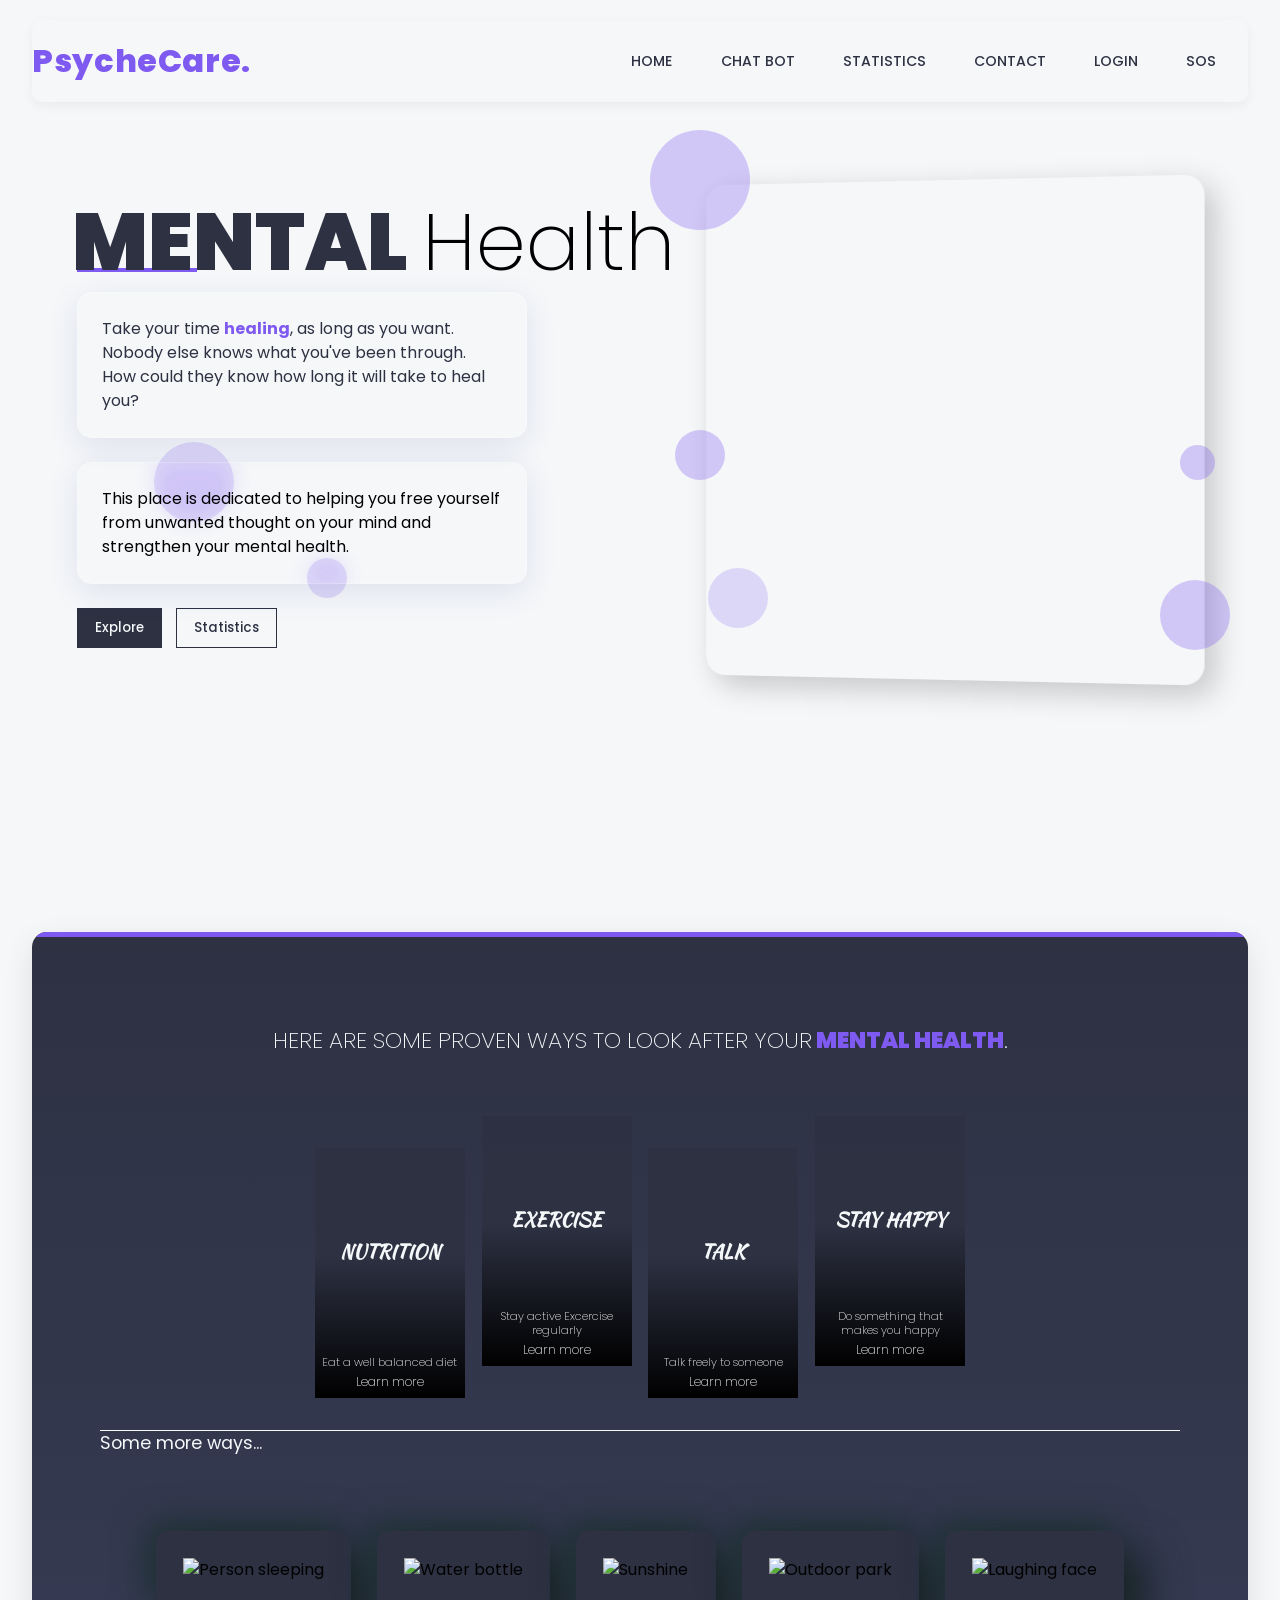
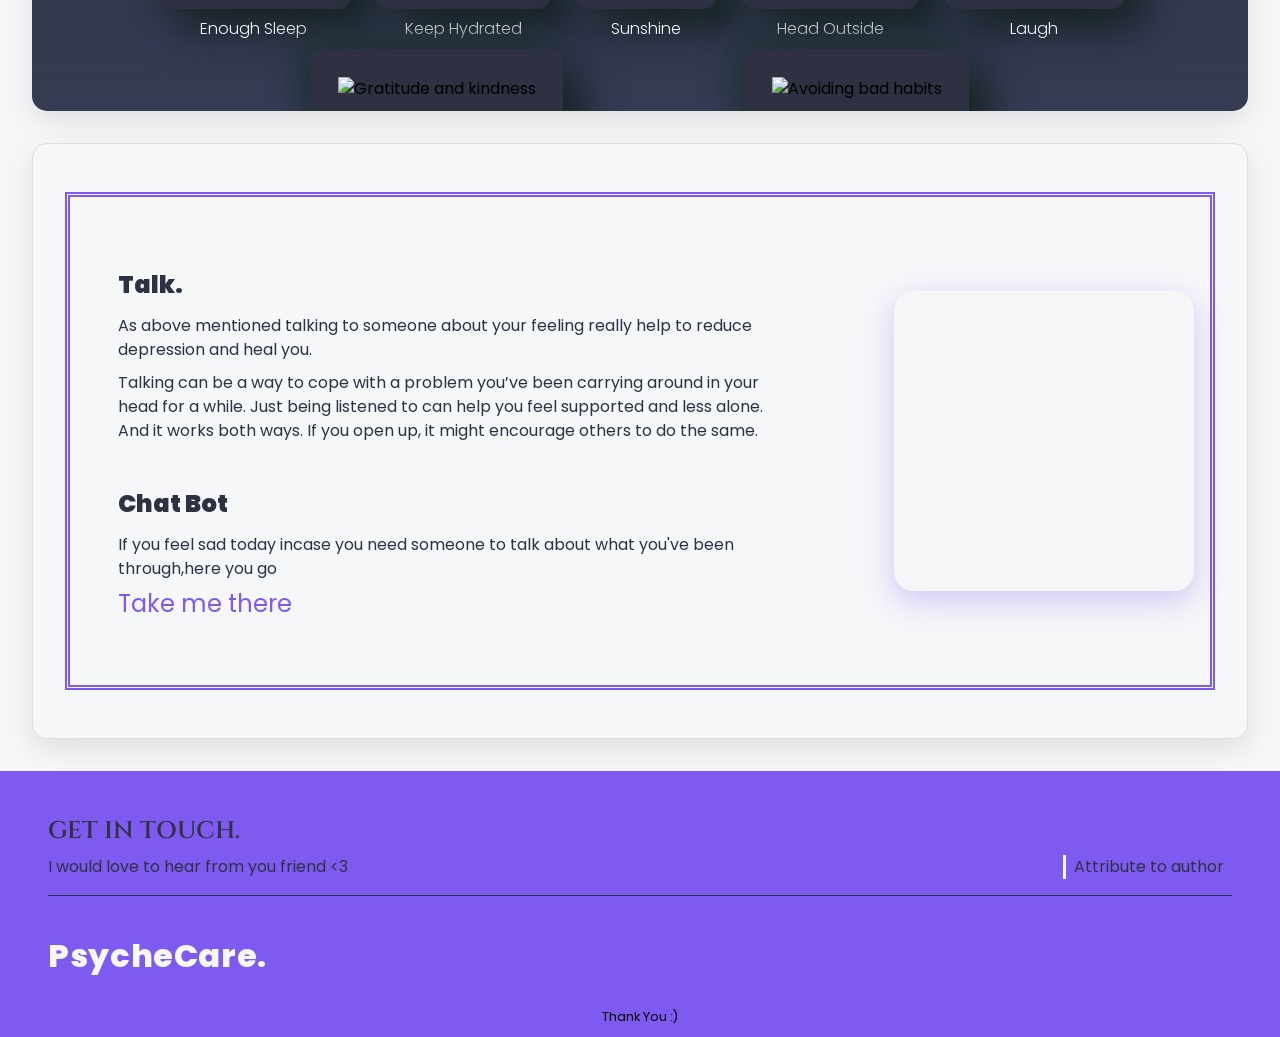
==== index.html @ 4d2aa4e3 "Merge branch 'main' into fix/context-leakage" ====
<!DOCTYPE html>
<html lang="en">
<head>
    <meta charset="UTF-8">
    <meta http-equiv="X-UA-Compatible" content="IE=edge">
    <meta name="viewport" content="width=device-width, initial-scale=1.0">
    <title>PsycheCare - Mental Health Support</title>



    <link rel="stylesheet" href="style.css">
    
    <link rel="icon" href="Images/B_icon01.png">
    <!-- FontAwesome for icons -->
    <script src="https://kit.fontawesome.com/1b2b6a64da.js" crossorigin="anonymous"></script>

</head>
<body>
    <!-- Page Loader Animation -->
    <div class="page-loader">
        <div class="loader-circle"></div>
    </div>

    <!-- +++++++++++++++++++++++++++++++++++++++++++++++++++++++++++++++++++ 
    +++++++++++                   LANDING-PAGE                    ++++++++++
    ++++++++++++++++++++++++++++++++++++++++++++++++++++++++++++++++++++++-->

    <div class="main" id="HOME">

    <!-- +++ HEADER +++ -->

        <div class="header">
            <div class="logo-cantainer">
                <h2 class="logo">PsycheCare.</h2>
            </div>

            <div class="nav-and-btn-cont">
                <div class="nav-list-cont">
                    <ul class="nav-ul">
                        <li><a href="#HOME" >HOME</a></li>
                        <li><a href="#section-3">CHAT BOT</a></li>
                        <li><a href="otherHTML/statistics.html">STATISTICS</a></li>
                        <li><a href="contact.html">CONTACT</a></li>
                        <li><a href="login.html">LOGIN</a></li>
                        <li><a href="otherHTML/sos.html" class="sos-link"><i class="fas fa-exclamation-circle"></i> SOS</a></li>
                    </ul>
                </div>



                

                <div class="hamburger">
                    <div class="line line1"></div>
                    <div class="mid-line-cont">
                        <div class="line mid-line1"></div>
                        <div class="line mid-line2"></div>
                    </div>
                    <div class="line line3"></div>
                </div>
            </div>

        </div>

        <div class="mobile-view-nav-cont" id="mobile-nav">

            <div class="mobile-view-nav-head">
                <p>Menu</p>
            </div>

            <div class="mobile-view-nav-list">

                <ul>
                    <li ><a href="#HOME" class="mobile-view-list">HOME</a></li>
                    <li ><a href="#section-3" class="mobile-view-list">CHAT BOT</a></li>
                    <li ><a href="otherHTML/statistics.html" class="mobile-view-list">STATISTICS</a></li>
                    <li ><a href="#footer" class="mobile-view-list">CONTACT</a></li>
                    <li ><a href="login.html" class="mobile-view-list">LOGIN</a></li>
                </ul>

            </div>

        </div>


    <!-- ++ CONTENT-ON-LANDING-PAGE +++  -->
    
        <div class="content-container">
            <div class="fade-in-section">
                <div class="content-head-cont">
                    <h2 class="content-head">MENTAL <span>Health</span></h2>
                    <div class="animated-underline"></div>
                </div>
    
                <div class="content-quote-cont">
                    <p class="quote">Take your time <span>healing</span>, as long as you want.
                                       Nobody else knows what you've been through. 
                                       How could they know how long it will take to heal you?</p>
                </div>
            </div>


            <div class="content-2-cont fade-in-section delay-300">
                <div class="content-2">
                    <p>This place is dedicated to helping you free yourself from unwanted thought on your mind and 
                        strengthen your mental health.</p>
                </div>

                <div class="explore-btn-cont">
                    <a href="#section-2"><button class="explore-btn">Explore <i class="fas fa-chevron-down"></i></button></a>
                    <a href="otherHTML/statistics.html"><button class="blog-btn">Statistics <i class="fas fa-chart-bar"></i></button></a>
                </div>
                <div class="floating-shapes">
                    <div class="shape shape-1"></div>
                    <div class="shape shape-2"></div>
                    <div class="shape shape-3"></div>
                </div>
            </div>
        </div>

        <div class="illustration-cont">
            <!-- Removed pot illustrations as requested -->
            <div class="landing-img-container" id="land-img"></div>
            
            <!-- Added floating circles for more visual appeal -->
            <div class="floating-circle circle-1"></div>
            <div class="floating-circle circle-2"></div>
            <div class="floating-circle circle-3"></div>
            <div class="floating-circle circle-4"></div>
            <div class="shadow"></div>
        </div>

    </div>


    <!-- +++++++++++++++++++++++++++++++++++++++++++++++++++++++++++++++++++ 
    +++++++++++                   SECTION-2                         ++++++++
    ++++++++++++++++++++++++++++++++++++++++++++++++++++++++++++++++++++++-->


    <a id="section-2"></a>

    <div class="section-2">

        <div class="section-2-head-cont">
            <h2 class="section-2-head">Here are some proven ways to look after your<span> mental health</span>.</h2>
        </div>


        <div class="card-container">
            
            
            <div class="card card-1">
                <div class="card-content-cont">
                    <h3 class="card-head">Nutrition</h3>
                    <p class="card-text">
                        Eat a well balanced diet <br>
                        <span class="link-cont">
                            <a href="otherHTML/food.html">Learn more</a>
                            <i class="fas fa-long-arrow-alt-right arrow"></i>
                        </span>
                    </p>
                </div>

            </div>

            <div class="card card-2">
                <div class="card-content-cont">
                    <h3 class="card-head">Exercise </h3>
                    <p class="card-text">
                        Stay active Excercise regularly  <br>
                        <span class="link-cont">
                            <a href="otherHTML/exercise.html">Learn more</a>
                            <i class="fas fa-long-arrow-alt-right arrow"></i>
                        </span>
                    </p>
                </div>
            </div>

            <div class="card card-3">
                <div class="card-content-cont">
                    <h3 class="card-head">Talk</h3>
                    <p class="card-text">Talk freely to someone  <br>
                        <span class="link-cont">
                            <a href="#section-3">Learn more</a>
                            <i class="fas fa-long-arrow-alt-right arrow"></i>
                        </span>
                    </p>
                </div>
            </div>

            <div class="card card-4">
                <div class="card-content-cont">
                    <h3 class="card-head">Stay Happy</h3>
                    <p class="card-text">Do something that makes you happy  <br>
                        <span class="link-cont">
                            <a href="#">Learn more</a>
                            <i class="fas fa-long-arrow-alt-right arrow"></i>
                        </span>
                        
                    </p>
                </div>
            </div>

        </div>


        <div class="more-activities-cont">
            <div class="more-content-head">
                <p>Some more ways...</p>
            </div>

            <div class="more-content-card-cont">
                
                <div class="more-card">

                    <div class="actual-card">
                        <div>
                            <img src="Images/sleep.png" alt="Person sleeping" width="50px" height="50px">
                        </div>
                    </div>

                    <div class="more-card-content">
                        <p>Enough Sleep</p>
                    </div>
                </div>
                
                <div class="more-card">

                    <div class="actual-card">
                        <img src="Images/water-bottle.png" alt="Water bottle" width="50px" height="50px">
                    </div>

                    <div class="more-card-content">
                        <p>Keep Hydrated</p>
                    </div>
                </div>
                
                <div class="more-card">

                    <div class="actual-card">
                        <img src="Images/sun.png" alt="Sunshine" width="50px" height="50px">
                    </div>

                    <div class="more-card-content">
                        <p>Sunshine</p>
                    </div>
                </div>
                
                <div class="more-card">

                    <div class="actual-card">
                        <img src="Images/park 01.png" alt="Outdoor park" width="50px" height="50px">
                    </div>

                    <div class="more-card-content">
                        <p>Head Outside</p>
                    </div>
                </div>
                
                <div class="more-card">

                    <div class="actual-card">
                        <img src="Images/laugh.png" alt="Laughing face" width="50px" height="50px">
                    </div>

                    <div class="more-card-content">
                        <p>Laugh</p>
                    </div>
                </div>
                
                <div class="more-card">

                    <div class="actual-card">
                        <img src="Images/give-love.png" alt="Gratitude and kindness" width="50px" height="50px">
                    </div>

                    <div class="more-card-content">
                        <p>Gratitude</p>
                    </div>
                </div>
                
                <div class="more-card">

                    <div class="actual-card">
                        <img src="Images/bad-habits.png" alt="Avoiding bad habits" width="50px" height="50px">
                    </div>

                    <div class="more-card-content">
                        <p>Temperance</p>
                    </div>
                </div>
                
 

            </div>
        </div>



    </div>




    <!-- ++++++++++++++++++++++++++++++++++++++++++++++++++++++++++++++++++++ 
    +++++++++++                   section-3                       +++++++++++ 
    ++++++++++++++++++++++++++++++++++++++++++++++++++++++++++++++++++++++-->

     
    <div class="section-3-cont" id="section-3">

        <div class="take-page-content-cont">

            <div class="talk-page-content">
                <div>
                    <h2>Talk.</h2>
                    <p>
                        As above mentioned talking to someone about your feeling really help to reduce depression and heal you.
                    </p>

                    <p>
                        Talking can be a way to cope with a problem you’ve been carrying around in your head for a while.
                         Just being listened to can help you feel supported and less alone. And it works both ways.
                          If you open up, it might encourage others to do the same.
                    </p>
                </div>

                <div>
                    <h2>Chat Bot</h2>

                    <p>
                        If you feel sad today incase you need someone to talk about what you've been through,here you go
    
                    </p>
                    <button class="take-me-there-btn" id="chat-bot-page-portal-btn">Take me there <i class="fas fa-long-arrow-alt-right take-there-arrow"></i></button>
                </div>

 
            </div>

            <div class="take-page-img-cont">

            </div>

        </div>

    </div>



    
    
    <!-- +++++++++++++++++++++++++++++++++++++++++++++++++++++++++++++++++++ 
    +++++++++++                   FOOTER                         +++++++++++ 
    ++++++++++++++++++++++++++++++++++++++++++++++++++++++++++++++++++++++-->

    <a id="footer"></a>
    <div class="footer">
        <div class="footer-text-cont">
            <div>
                <h2>GET IN TOUCH.</h2>
                <p>I would love to hear from you friend &#60;3</p>
            </div>

            <div class="author-contribution-cont">
                <p class="attribute-text">Attribute to author</p>

                <div class="actual-author-contribution-cont">
                    <div class="attributes-head-cont">
                        <p>
                            I've Used some free images from Flaticon and freepik,
                            So here is the attribute for the authors.
                        </p>

                        <i class="fas fa-times cross"></i>
                    </div>
   

                    <ul class="contribution-list">
                        <li><div>Icons made by <a href="https://www.freepik.com" title="Freepik">Freepik</a> from <a href="https://www.flaticon.com/" title="Flaticon">www.flaticon.com</a></div></li>
                        <li><div>Icons made by <a href="https://www.freepik.com" title="Freepik">Freepik</a> from <a href="https://www.flaticon.com/" title="Flaticon">www.flaticon.com</a></div></li>
                        <li><div>Icons made by <a href="https://www.freepik.com" title="Freepik">Freepik</a> from <a href="https://www.flaticon.com/" title="Flaticon">www.flaticon.com</a></div></li>
                        <li><div>Icons made by <a href="https://www.freepik.com" title="Freepik">Freepik</a> from <a href="https://www.flaticon.com/" title="Flaticon">www.flaticon.com</a></div></li>
                        <li><div>Icons made by <a href="https://www.freepik.com" title="Freepik">Freepik</a> from <a href="https://www.flaticon.com/" title="Flaticon">www.flaticon.com</a></div></li>
                        <li><div>Icons made by <a href="https://www.freepik.com" title="Freepik">Freepik</a> from <a href="https://www.flaticon.com/" title="Flaticon">www.flaticon.com</a></div></li>
                        <li><div>Icons made by <a href="https://www.freepik.com" title="Freepik">Freepik</a> from <a href="https://www.flaticon.com/" title="Flaticon">www.flaticon.com</a></div></li>
                        <li><div>Icons made by <a href="https://www.flaticon.com/authors/iconixar" title="iconixar">iconixar</a> from <a href="https://www.flaticon.com/" title="Flaticon">www.flaticon.com</a></div></li>
                        <li><div>Icons made by <a href="https://www.freepik.com" title="Freepik">Freepik</a> from <a href="https://www.flaticon.com/" title="Flaticon">www.flaticon.com</a></div></li>
                        <li><div>Icons made by <a href="https://www.flaticon.com/authors/smashicons" title="Smashicons">Smashicons</a> from <a href="https://www.flaticon.com/" title="Flaticon">www.flaticon.com</a></div></li>
                    </ul>
                </div>
            </div>
        </div>

        <div class="social-icon-cont">
            <div class="social-head">
                <h2 class="logo footer-logo">PsycheCare.</h2>
            </div>

            <div class="icons">
                <ul>
                    <li><a href="https://github.com/niteshagarwal"><i class="fab fa-github-square"></i></a></li>
                    <li><a href="mailto:niteshagarwal@example.com" target="_blank"><i class="far fa-envelope"></i></a></li>
                    <li><a href="https://www.linkedin.com/in/niteshagarwal/" target="_blank"><i class="fab fa-linkedin"></i></a></li>
                </ul>
            </div>
        </div>

        <p class="copy-rights">Thank You :)</p>
    </div>
 
    <script src="https://kit.fontawesome.com/1b2b6a64da.js" crossorigin="anonymous"></script>
    <script src="otherJS/hamberger.js"></script>
    <script src="app.js"></script>
</body>
</html>
---- style.css ----
@import url('https://fonts.googleapis.com/css2?family=Poppins:wght@100;200;300;400;500;600;700;800;900&display=swap');
@import url('https://fonts.googleapis.com/css2?family=Kaushan+Script&display=swap');
@import url('https://fonts.googleapis.com/css2?family=Cinzel:wght@400;500;600&display=swap');



:root{
    --light-color:#F5F7F9;
    --dark-color:#2D3142;
    --primary-color:#7F5AF0;
    --lightvarient-darkColor:#2D3142df;
    --black-color:#000;
    --shadow-color:#e9e6f5;
}



*{
    margin:0;
    padding: 0;
    box-sizing: border-box;
}

html{
    scroll-behavior: smooth;
}

body{
    font-family: 'Poppins', sans-serif;
    background-color: var(--light-color);
    line-height: 1.5em;
}



p::selection{
    background-color: var(--primary-color);
    color:var(--light-color);
}


/* ++++++++++++++++++++++++++++++  LANDIND-PAGE ++++++++++++++++++++++++++++++*/



.main{
    /* border:1px solid red; */
    width:100%;
    height:100vh;
    padding-bottom: 6em;
    overflow:hidden;
}

@media(max-height:655px){
    .main{
        height:auto;
        padding-bottom: 4em;
    }
}


/* +++++++ HEADER +++++ */


.header {
    /* border:1px solid blue; */
    width: 95%;
    margin: 0 auto;
    padding: 1em 0;
    display: flex;
    flex-direction: row;
    justify-content: space-between;
    align-items: center;
    backdrop-filter: blur(10px);
    background-color: rgba(245, 247, 249, 0.8);
    border-radius: 10px;
    margin-top: 20px;
    box-shadow: 0 4px 12px rgba(0, 0, 0, 0.05);
    position: sticky;
    top: 20px;
    z-index: 1000;
    transition: all 0.3s ease;
}

.header:hover {
    box-shadow: 0 6px 18px rgba(127, 90, 240, 0.15);
}

.logo {
    font-size: 2em;
    font-weight: 800;
    color: var(--primary-color);
    letter-spacing: .02em;
    cursor: pointer;
    user-select: none;
    transition: transform 0.2s ease;
}

.logo:hover {
    transform: scale(1.05);
}

.nav-and-btn-cont{
    /* border: 1px solid red; */
    display: flex;
    flex-direction:row;
    justify-content: space-between;
    align-items: center;
}


.nav-ul {
    display: flex;
    list-style: none;
    padding: .5em;
}

.nav-ul li {
    padding: .3em .8em;
    position: relative;
}

.nav-ul li a {
    padding: 0.5em 0.8em;
    text-decoration: none;
    font-size: .88em;
    color: var(--dark-color);
    font-weight: 500;
    transition: all 0.3s ease;
    position: relative;
}

.nav-ul li a::after {
    content: '';
    position: absolute;
    bottom: -3px;
    left: 0;
    width: 0;
    height: 3px;
    background-color: var(--primary-color);
    transition: width 0.3s ease;
}

.nav-ul li a:hover::after,
.nav-ul li a:focus::after {
    width: 100%;
}

.nav-ul li a:hover,
.nav-ul li a:focus {
    color: var(--primary-color);
}

.nav-ul li a.active {
    color: var(--primary-color);
    font-weight: 600;
}

.nav-ul li a.active::after {
    width: 100%;
}


.mobile-view-nav-cont{
    transform:translateX(-100%);
    display:none;
}


@media(max-width:785px){
    .nav-list-cont{
        display: none;
    }

    .header{
        padding:1.5em 0;
    }

    .hamburger{
        /* position: absolute;
        top:33px;
        right:18px; */
        padding: 0 .35em;
        width:48px;
        height:33px;
        display:flex;
        flex-direction: column;
        justify-content: space-evenly;
        /* border:1px solid red; */
        z-index:200;
    }
    
    .line{
        width:32px;
        height:4px;
        background-color:var(--primary-color);
        border-radius: 10px;
        transition: all 700ms ease-in-out;
    }

    .mid-line-cont{
        position: relative;
    }
    .mid-line2{
        position: absolute;
        top:0;
        left:0;
    }

    .changetheline1{
        transform: scale(0);
    }
    .changetheline3{
        transform: scale(0);
    }

    .changeMidLine1{
        transform: rotate(45deg);
    }

    .changeMidLine2{
        transform: rotate(-45deg);
    }

    

    .mobile-view-nav-cont{
        display:block;
        background-color:var(--dark-color);
        width:100%;
        height:100vh;
        z-index:100;
        position:absolute;
        top:0;
        display:flex;
        flex-direction:column;
        justify-content:center;
        opacity:0;
        transition:all 500ms ease-in-out;
        overflow:hidden;
    }

    .show-nav{
        transform:translateX(0);
        opacity:1;
    }

    .mobile-view-nav-head{
        padding:0 1em;
        color:var(--primary-color);
        font-size:1.5em;
    }

    .mobile-view-nav-list{
        /* border:1px solid white; */
        padding:1em .5em;

    }

    .mobile-view-nav-list ul{
        display:flex;
        flex-direction:column;
        justify-content:center;
        align-items:space-between;
        list-style:none;
    }

    .mobile-view-nav-list ul li{
        padding:1em;
    }

    .mobile-view-nav-list ul li a{
        text-decoration:none;
        font-size:2em;
        color:var(--light-color);
        font-weight:100;
    }

    .mobile-view-nav-list ul li a:hover,
    .mobile-view-nav-list ul li a:focus{
        color:var(--primary-color);
    }
}


/* .fade-in-mobile-list{

} */


/* ++++++++ CONTENT-ON-LANDING-PAGE +++++++ */


.content-container {
    width: 60%;
    height: auto;
    margin-top: 8em;
    margin-left: 6%;
    display: flex;
    flex-direction: column;
    justify-content: flex-start;
    gap: 1.5rem;
}

.content-head{
    font-size: 5em;
    margin-left: -.06em;
    padding-bottom: .3em;
    color: var(--dark-color);
    font-weight: 900;
}

.content-head span{
    font-weight: 200;
    color:var(--black-color);
}




.content-quote-cont, .content-2 {
    background-color: rgba(255, 255, 255, 0.1);
    backdrop-filter: blur(10px);
    border-radius: 15px;
    box-shadow: 0 8px 32px rgba(31, 38, 135, 0.1);
    border: 1px solid rgba(255, 255, 255, 0.18);
    padding: 1.5rem;
    width: auto;
    display: inline-block;
    max-width: 45ch;
}


.quote {
    color: var(--dark-color);
    padding-bottom: 0;
}

.quote span{
    color:var(--primary-color);
    font-weight: 700;
}


.content-2-cont {
    width: auto;
    display: inline-block;
}

.explore-btn-cont {
    display: flex;
    flex-direction: row;
    justify-content: flex-start;
    align-items: center;
    width: auto;
    margin-top: 1.5rem;
}


.explore-btn {
    outline: none;
    border: none;
    padding: 0.7em 1.3em;
    font-family: 'Poppins',sans-serif;
    background-color: var(--dark-color);
    border: 1px solid var(--dark-color);
    color: var(--light-color);
    font-weight: 500;
    cursor: pointer;
    margin-right: 1em;
    margin-bottom: 0;
    transition: all 100ms ease-in;
    white-space: nowrap;
}


.explore-btn:hover,
.explore-btn:focus{
    background-color: transparent;
    color:var(--dark-color);
}

.blog-btn {
    outline: none;
    border: none;
    padding: 0.7em 1.3em;
    font-family: 'Poppins',sans-serif;
    background-color: transparent;
    border: 1px solid var(--dark-color);
    color: var(--dark-color);
    font-weight: 500;
    cursor: pointer;
    margin-right: 0;
    margin-bottom: 0;
    transition: all 100ms ease-in;
    white-space: nowrap;
}


.blog-btn:hover,
.blog-btn:focus{
    background-color: var(--dark-color);
    color:var(--light-color);
}



.illustration-cont {
    width: 500px;
    height: 500px;
    position: absolute;
    top: 20vh;
    right: 80px;
}


.landing-img-container {
    width: 500px;
    height: 500px;
    position: absolute;
    bottom: 0;
    right: 0;
    background-color: none;
    background-image: url("Images/illustration-new/illus.png");
    background-size: cover;
    transform: perspective(1000px) rotateY(-5deg);
    box-shadow: 10px 10px 30px rgba(0, 0, 0, 0.2);
    transition: all 0.5s ease;
    border-radius: 20px;
    overflow: hidden;
}

.landing-img-container:hover {
    transform: perspective(1000px) rotateY(0deg) translateY(-10px);
    box-shadow: 15px 15px 40px rgba(127, 90, 240, 0.3);
}

/* Hide the pot images */
.flower-pot-1, .flower-pot-2, .shadow {
    display: none;
}

/* Add decorative elements */
.decorative-circle {
    position: absolute;
    border-radius: 50%;
    background: linear-gradient(45deg, var(--primary-color) 0%, rgba(127, 90, 240, 0.2) 100%);
    opacity: 0.1;
    z-index: -1;
}

.circle-1 {
    width: 300px;
    height: 300px;
    top: 10%;
    left: 5%;
}

.circle-2 {
    width: 200px;
    height: 200px;
    bottom: 10%;
    right: 20%;
}

.circle-3 {
    width: 150px;
    height: 150px;
    top: 30%;
    right: 5%;
}

/* Floating circles for the illustration container */
.floating-circle {
    position: absolute;
    border-radius: 50%;
    background-color: var(--primary-color);
    opacity: 0.3;
    pointer-events: none;
}

.circle-1 {
    width: 100px;
    height: 100px;
    top: -50px;
    left: -50px;
    animation: float-circle 15s ease-in-out infinite;
}

.circle-2 {
    width: 70px;
    height: 70px;
    bottom: 30px;
    right: -30px;
    animation: float-circle 12s ease-in-out infinite 1s;
}

.circle-3 {
    width: 50px;
    height: 50px;
    top: 50%;
    left: -25px;
    animation: float-circle 10s ease-in-out infinite 0.5s;
}

.circle-4 {
    width: 35px;
    height: 35px;
    bottom: 40%;
    right: -15px;
    animation: float-circle 8s ease-in-out infinite 1.5s;
}

@keyframes float-circle {
    0% { transform: translateY(0) rotate(0deg); }
    50% { transform: translateY(-20px) rotate(10deg); }
    100% { transform: translateY(0) rotate(0deg); }
}

/* Additional floating circles for more visual interest */
.floating-circle-sm {
    position: fixed;
    border-radius: 50%;
    opacity: 0.4;
    filter: blur(5px);
    z-index: -1;
    pointer-events: none;
}

.circle-sm-1 {
    width: 60px;
    height: 60px;
    background-color: var(--primary-color);
    top: 25%;
    right: 15%;
    animation: float-circle-reverse 9s ease-in-out infinite 1.5s;
}

.circle-sm-2 {
    width: 40px;
    height: 40px;
    background-color: rgba(127, 90, 240, 0.5);
    bottom: 30%;
    right: 35%;
    animation: float-circle-reverse 7s ease-in-out infinite 0.5s;
}

.circle-sm-3 {
    width: 50px;
    height: 50px;
    background-color: rgba(127, 90, 240, 0.3);
    top: 40%;
    left: 25%;
    animation: float-circle-reverse 11s ease-in-out infinite 2s;
}

@keyframes float-circle-reverse {
    0% { transform: translate(0, 0) scale(1) rotate(0deg); }
    50% { transform: translate(10px, 15px) scale(1.1) rotate(180deg); }
    100% { transform: translate(0, 0) scale(1) rotate(360deg); }
}

/* Create transparent text boxes */
.transparent-box {
    background-color: rgba(245, 247, 249, 0.85);
    backdrop-filter: blur(10px);
    border-radius: 15px;
    padding: 25px;
    box-shadow: 0 8px 32px rgba(0, 0, 0, 0.1);
    border: 1px solid rgba(255, 255, 255, 0.18);
    transition: all 0.3s ease;
}

.transparent-box:hover {
    box-shadow: 0 8px 32px rgba(127, 90, 240, 0.2);
}

/* Additional transparent box classes for use throughout the site */
.transparent-box-light {
    background-color: rgba(255, 255, 255, 0.15);
    backdrop-filter: blur(10px);
    border-radius: 15px;
    box-shadow: 0 8px 32px rgba(31, 38, 135, 0.1);
    border: 1px solid rgba(255, 255, 255, 0.18);
    padding: 2rem;
}

.transparent-box-dark {
    background-color: rgba(45, 49, 66, 0.15);
    backdrop-filter: blur(10px);
    border-radius: 15px;
    box-shadow: 0 8px 32px rgba(31, 38, 135, 0.1);
    border: 1px solid rgba(45, 49, 66, 0.18);
    padding: 2rem;
}


@media(max-width:935px){

    .content-container {
        margin-top: 4em;
    }
    
    .quote{
        padding-bottom: 2em;
    }

    .content-head {
        line-height: .8em;
    }

    .content-quote-cont {
        width: auto;
        max-width: 100%;
    }

    .content-2 {
        padding: 1.5rem;
        width: auto;
        max-width: 100%;
    }

    .explore-btn-cont {
        width: 100%;
        margin-top: 1.5rem;
        flex-wrap: wrap;
    }
    
    .explore-btn, .blog-btn {
        margin-bottom: 0.5rem;
    }

    .illustration-cont{
        right:30px;
        bottom:80px;
    }

    .landing-img-container{
        width:380px;
        height:380px;
    }

    .content-2{
        padding-top: 5em;
    }
}

@media (max-width:850px) {
    .content-2{
        width:40ch;
    }
}


@media(max-width:690px){
    .illustration-cont{
        display: none;
    }

    .main{
        background-image: url("Images/illustration-new/illus.png");
        background-size: cover;
        background-color: var(--lightvarient-darkColor);
        background-blend-mode: multiply;
    }

    .content-head{
        font-size: 2.5em;
        color:var(--black-color);
    }

    .content-head span{
        color:var(--primary-color);
    }

    .quote{
        color: var(--light-color);
    }

    .content-2{
        color: var(--light-color);
    }

    .explore-btn{
        background-color: var(--primary-color);
        border-color: var(--primary-color);
    }

    .blog-btn{
        border-color:var(--primary-color) ;
        color:var(--primary-color);
    }

    .explore-btn:hover,
    .explore-btn:focus{
        background-color: transparent;
        color:var(--primary-color);
    }

    .blog-btn:hover,
    .blog-btn:focus{
        background-color: var(--primary-color);
        
    }

    .content-quote-cont{
        width:30ch;
    }

    .content-head{
        margin-top:2.5em;
    }

    .content-2{
        padding-top: 5em;
        width:30ch;
    }

    .explore-btn-cont {
        display: flex;
        flex-direction: row;
        flex-wrap: wrap;
    }
    
    .explore-btn, .blog-btn {
        margin-bottom: 0.5rem;
    }
}

@media (max-width: 500px) {
    .explore-btn-cont {
        flex-direction: column;
        align-items: flex-start;
    }
    
    .explore-btn,
    .blog-btn {
        width: 100%;
        margin-right: 0;
        text-align: center;
    }
}

@media(max-width:400px){
    .main{
        background-position-x: -40px;
        background-repeat: no-repeat;
    }

    .content-head{
        font-size:1.8em;
    }
}





/* ++++++++++++++++++++++++++++  SECTION -2 +++++++++++++++++++++++++++++++ */


.section-2{
    /* border:1px solid red; */
    width:100%;
    height: auto;
    background-color:var(--dark-color);
    overflow: hidden;
    margin: 2rem auto;
    border-radius: 15px;
    box-shadow: 0px 10px 30px rgba(0, 0, 0, 0.1);
    max-width: 95%;
    position: relative;
    overflow: hidden;
    padding-top: 2em;
    background: linear-gradient(to bottom, var(--dark-color) 0%, #363b54 100%);
    position: relative;
}

.section-2::before {
    content: '';
    position: absolute;
    top: 0;
    left: 0;
    right: 0;
    height: 5px;
    background: var(--primary-color);
    border-radius: 5px 5px 0 0;
}

.section-2-head-cont{
    padding: 4em 2em 1em 2em;
    text-align: center;
}


.section-2-head{
    font-size: 1.4em;
    text-transform: uppercase;
    font-weight: 200;
    color:var(--light-color);
}

.section-2-head span{
    font-weight: 900;
    color:var(--primary-color);
}


.card-container{
    /* border:1px solid blue; */
    display: flex;
    justify-content: space-evenly;
    flex-wrap: wrap;
    padding: 2em 0 0 0;
    width:55%;
    margin:0 auto;
}


@media(max-width:1160px){
    .card-container{
        width:70%;
    }
}

.card{

    text-align: center;
    width:150px;
    height:250px;
    display: flex;
    flex-direction: column;
    align-items: center;
    justify-content: flex-end;
    padding:0 .2em .5em .2em;
    margin: 1em .5em;
    position: relative;
    background-size: cover;
    background-color: var(--lightvarient-darkColor);
    background-blend-mode:soft-light;
    cursor: pointer;
    opacity: 0;
    transform: translateY(100px);
    transition: all 600ms ease-in;
}

.card::after{
    content: ' ';
    background:linear-gradient(transparent 5%,var(--black-color));
    width:100%;
    height:150px;
    position: absolute;
    bottom: 0;
}

.card:hover,
.card:focus{
    box-shadow:0 0 10px var(--black-color);
}

.arrow{
    transition: all 300ms ease-in-out;
}

.card:hover .arrow,
.card:focus .arrow{
    transform: translateX(10px);
}

.card-1{
    background-image: url("Images/food02.jpg");
    margin-top: 3em;
}

.card-2{
    background-image: url("Images/exercise01.jpg");
}

.card-3{
    background-image: url("Images/talk.jpg");
    margin-top: 3em;
}

.card-4{
    background-image: url("Images/happy02.jpg");
}



.card-content-cont{
    /* border: 1px solid blue; */
    height: 150px;
    display: flex;
    flex-direction: column;
    justify-content: space-between;   
}

.card-head{
    text-transform: uppercase;
    font-family: 'Kaushan Script', cursive;
    font-weight: 900;
    color:var(--light-color);
    transition: all 300ms ease-in-out;
}


.card-text{
    font-size: .7em;
    font-weight: 200;
    color:var(--light-color);
    z-index: 10;
    line-height: 1.3em;
}


.card-text span a{
    color:var(--light-color);
    font-size: 1.1em;
    padding: 0 .3em;
    text-decoration:none;
}


.link-cont{
    display: flex;
    flex-direction: row;
    justify-content: center;
    align-items: center;
    padding: .5em 0 0 0;
}




.more-card{
    transform: translateY(60px);
    opacity: 1;
    transition: all 600ms ease-in;
}


.more-activities-cont{
    /* border: 1px solid red; */
    display: flex;
    flex-direction: column;
    align-items: center;
    padding: 1em .5em .5em .5em ;
}

.more-content-head{
    width:90%;
    border-top:1px solid var(--light-color) ;
}

.more-content-head p{
    color:var(--light-color);
    font-size: 1.1em;
}

.more-content-card-cont{
    /* border:1px solid red; */
    display: flex;
    flex-direction: row;
    flex-wrap: wrap;
    align-items: center;
    justify-content: space-evenly;
    padding: .5em .5em .2em .5em;
    width:85%;
}

.actual-card{
    padding: 1.7em;
    border-radius: 12px;
    background-color: var(--dark-color);
    box-shadow:  21px 21px 42px #172324,
    -10px -10px 32px #213336;
    margin:.5em;
}

.more-card-content{
    text-align: center;
}

.more-card-content p{
    color:var(--light-color);
    font-weight: 300;
}



.appear{
    opacity: 1;
    transform: translateY(0);
}




/* ++++++++++++++++++++++++++++++++++++  section-3 ++++++++++++++++++++++++++++++++++++++ */


.section-3-cont{
    width:100%;
    height:auto;
    padding: 5em 1em;
    margin: 2rem auto;
    border-radius: 15px;
    box-shadow: 0px 10px 30px rgba(0, 0, 0, 0.1);
    max-width: 95%;
    position: relative;
    overflow: hidden;
    background: var(--light-color);
    border: 1px solid #ddd;
    padding: 3em 2em;
}

.take-page-content-cont{
    border:5px  var(--primary-color);
    border-style:double;
    padding: 1em;
    display: flex;
    flex-direction: row;
    align-items: center;   
    justify-content: space-between;
}

.talk-page-content{
   
    padding: 2em ;
    width:65%;
    display: flex;
    flex-direction: column;
    justify-content:space-between;
}

.talk-page-content div{
    padding: 1em 0;
}

.talk-page-content h2{
    padding:.5em 0;
    font-weight: 900;
    color: var(--dark-color);
}

.talk-page-content p{
    padding: .3em 0;
    font-weight: 400;
    color:var(--dark-color)
}


.take-me-there-btn{
    outline:none;
    border:none;
    background-color: transparent;
    color:var(--primary-color);
    font-size: 1.5em;
    font-weight: 400;
    display: flex;
    flex-direction: row;
    justify-content: space-between;
    align-items: center;
    cursor: pointer;
    transition: all 300ms ease-in;
    font-family: 'poppins', serif;
}

.take-me-there-btn:hover,
.take-me-there-btn:focus{
    color: var(--dark-color);
}


.take-there-arrow{
    margin:.3em 0 0 .5em;
    transition: all 300ms ease-in;
}


.take-me-there-btn:hover .take-there-arrow,
.take-me-there-btn:focus .take-there-arrow{
    margin-left: 1em;
}


.take-page-img-cont{
    /* border:1px solid red; */
    min-width:300px;
    min-height:300px;
    background-image: url("Images/illustration-new/home-bot-img.png");
    background-size: contain;
    background-position: center;
    background-repeat: no-repeat;
    border-radius: 20px;
    box-shadow: 0 10px 30px rgba(127, 90, 240, 0.3);
    transition: transform 0.3s ease;
}

.take-page-img-cont:hover {
    transform: translateY(-10px);
}



@media(max-width:775px){

    .take-page-content-cont{
        flex-direction: column-reverse;

    }

    .talk-page-content{
        width:100%;
    }

}



/* ++++++++++++++++++++ FOOTER +++++++++++++++++++ */


.footer{
    background-color:var(--primary-color) ;
    padding: 3em 3em .5em 3em;
    width: 100%;
    height:auto;
    overflow: hidden;
    position: relative;
}

.footer-text-cont{
    padding-bottom: 1em;
    border-bottom: 1px solid var(--dark-color);
    display: flex;
    flex-direction: row;
    justify-content: space-between;
    align-items: flex-end;
}

.footer-text-cont h2{
    padding-bottom: .5em;
    color:var(--dark-color);
    font-weight: 600;
    text-transform: uppercase;
    font-family: 'Cinzel', serif;
}

.footer-text-cont p{
    color:var(--dark-color);
    max-width:50ch;
}


.social-icon-cont{
    padding:2em 0 .5em 0;
    display: flex;
    flex-direction: row;
    flex-wrap: wrap;
    justify-content: space-between;
    
}

.footer-logo{
    color:var(--light-color);
    margin:.5em 0;
}

.icons{
    margin: .5em 0;
}

.icons ul{
    display: flex;
    flex-direction: row;
    list-style: none;
}

.icons ul li{
    padding: .5em 1em 0 0;
}

.icons ul li a{
    color:var(--dark-color);
    font-size: 1.5em;
}


.copy-rights{
    padding: 1em 0 0 0;
    text-align: center;
    font-size: .8em;
}


.attribute-text{
    color:var(--dark-color);
    border-left:3px solid var(--light-color);
    padding:0 .5em;
    cursor: pointer;
}



.actual-author-contribution-cont{
    background-color: var(--dark-color);
    position:absolute;
    top:500px;
    right:0;
    width:350px;
    max-height:180px;
    padding:.5em;
    overflow:scroll;
    transition: all 500ms ease-in-out;
    opacity: 0;
}



.attributes-head-cont{
    display: flex;
    justify-content: space-between;
    align-items: center;
}

.cross{
    color:var(--light-color);
    cursor: pointer;
}

.actual-author-contribution-cont p{
    color:var(--primary-color);
    font-size: .8em;
    font-weight: 300;
}

.contribution-list{
    list-style: none;

}

.contribution-list li{
    padding:.3em 0;
    color:var(--light-color);
    border-top:1px solid var(--light-color);
    font-size: .7em;
}

.contribution-list li a{
    text-decoration: none;
    color:blue;
    font-size: 1.1em;
}

/* Adding fade-in animations for section transitions */
@keyframes fadeIn {
    from { opacity: 0; transform: translateY(20px); }
    to { opacity: 1; transform: translateY(0); }
}

.fade-in-section {
    opacity: 0;
    transform: translateY(20px);
    animation: fadeIn 0.8s ease forwards;
}

/* New UI Elements */
.animated-underline {
    height: 4px;
    width: 0;
    background: var(--primary-color);
    margin-top: -10px;
    margin-bottom: 20px;
    animation: expand 1.5s ease forwards;
    animation-delay: 0.5s;
}

@keyframes expand {
    from { width: 0; }
    to { width: 120px; }
}

.floating-shapes {
    position: absolute;
    width: 100%;
    height: 100%;
    top: 0;
    left: 0;
    pointer-events: none;
    z-index: -1;
}

.shape {
    position: absolute;
    border-radius: 50%;
    opacity: 0.2;
}

.shape-1 {
    width: 80px;
    height: 80px;
    background-color: var(--primary-color);
    top: -20px;
    left: 10%;
    animation: float 8s ease-in-out infinite;
}

.shape-2 {
    width: 60px;
    height: 60px;
    background-color: var(--primary-color);
    bottom: 20px;
    right: 10%;
    animation: float 10s ease-in-out infinite 1s;
}

.shape-3 {
    width: 40px;
    height: 40px;
    background-color: var(--primary-color);
    bottom: 50px;
    left: 30%;
    animation: float 7s ease-in-out infinite 0.5s;
}

@keyframes float {
    0% { transform: translateY(0) rotate(0deg); }
    50% { transform: translateY(-20px) rotate(10deg); }
    100% { transform: translateY(0) rotate(0deg); }
}

/* Loading Animation */
.loader-wrapper {
    position: fixed;
    top: 0;
    left: 0;
    width: 100%;
    height: 100%;
    background-color: var(--dark-color);
    display: flex;
    justify-content: center;
    align-items: center;
    z-index: 9999;
    transition: opacity 0.8s ease-out;
}

.loader {
    display: inline-block;
    width: 80px;
    height: 80px;
    position: relative;
}

.loader:after {
    content: " ";
    display: block;
    border-radius: 50%;
    width: 0;
    height: 0;
    box-sizing: border-box;
    border: 32px solid var(--primary-color);
    border-color: var(--primary-color) transparent var(--primary-color) transparent;
    animation: loader 1.2s infinite;
}

.loader-text {
    position: absolute;
    bottom: -40px;
    left: 0;
    right: 0;
    text-align: center;
    font-size: 16px;
    color: var(--light-color);
    font-weight: 300;
    letter-spacing: 2px;
}

@keyframes loader {
    0% {
        transform: rotate(0);
        animation-timing-function: cubic-bezier(0.55, 0.055, 0.675, 0.19);
    }
    50% {
        transform: rotate(180deg);
        animation-timing-function: cubic-bezier(0.215, 0.61, 0.355, 1);
    }
    100% {
        transform: rotate(360deg);
    }
}

.delay-300 {
    animation-delay: 0.3s;
}
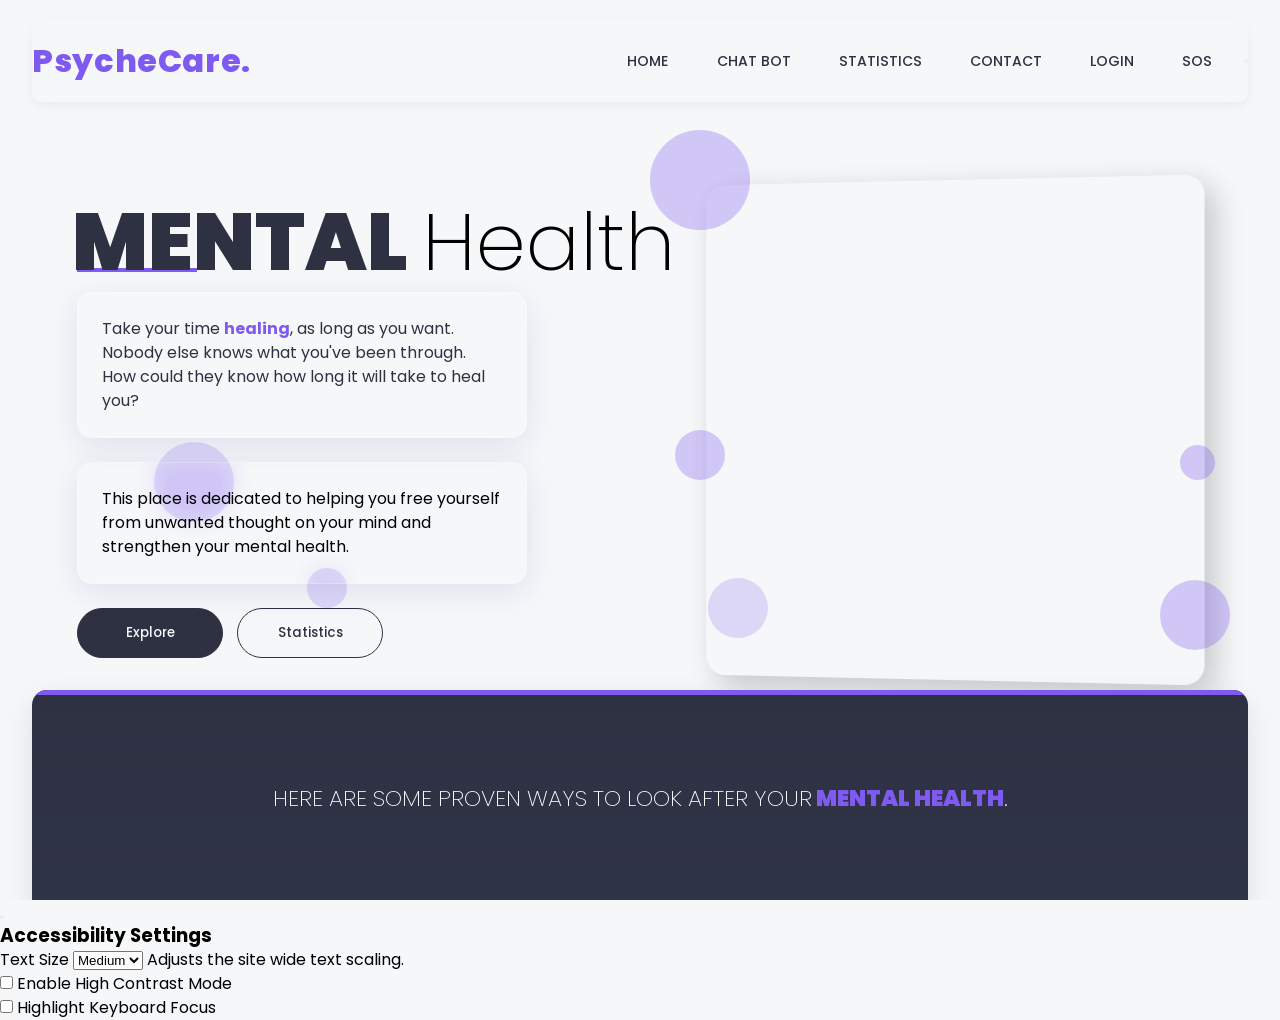
==== commit 970f93c7: "Merge branch 'main' into fix-password-complexity" ====
--- a/index.html
+++ b/index.html
@@ -6,85 +6,76 @@
     <meta name="viewport" content="width=device-width, initial-scale=1.0">
     <title>PsycheCare - Mental Health Support</title>
 
-
-
     <link rel="stylesheet" href="style.css">
     
     <link rel="icon" href="Images/B_icon01.png">
-    <!-- FontAwesome for icons -->
-    <script src="https://kit.fontawesome.com/1b2b6a64da.js" crossorigin="anonymous"></script>
 
 </head>
 <body>
     <!-- Page Loader Animation -->
-    <div class="page-loader">
+    <div class="page-loader" role="status" aria-label="Loading page">
         <div class="loader-circle"></div>
     </div>
 
-    <!-- +++++++++++++++++++++++++++++++++++++++++++++++++++++++++++++++++++ 
-    +++++++++++                   LANDING-PAGE                    ++++++++++
-    ++++++++++++++++++++++++++++++++++++++++++++++++++++++++++++++++++++++-->
-
-    <div class="main" id="HOME">
+    <a href="#HOME" class="skip-link" style="position:absolute;left:-9999px;top:0;z-index:9999;background:#fff;padding:8px 16px;">Skip to main content</a>
+
+    <a id="HOME"></a>
+    <div class="main">
 
     <!-- +++ HEADER +++ -->
 
-        <div class="header">
+        <header class="header">
             <div class="logo-cantainer">
                 <h2 class="logo">PsycheCare.</h2>
             </div>
 
             <div class="nav-and-btn-cont">
-                <div class="nav-list-cont">
+                <nav class="nav-list-cont" aria-label="Main navigation">
                     <ul class="nav-ul">
-                        <li><a href="#HOME" >HOME</a></li>
-                        <li><a href="#section-3">CHAT BOT</a></li>
+                        <li><a href="#HOME">HOME</a></li>
+                        <li><a href="#SECTION-3">CHAT BOT</a></li>
                         <li><a href="otherHTML/statistics.html">STATISTICS</a></li>
                         <li><a href="contact.html">CONTACT</a></li>
                         <li><a href="login.html">LOGIN</a></li>
-                        <li><a href="otherHTML/sos.html" class="sos-link"><i class="fas fa-exclamation-circle"></i> SOS</a></li>
+                        <li><a href="otherHTML/sos.html" class="sos-link"><i class="fas fa-exclamation-circle" aria-hidden="true"></i> <span>SOS</span></a></li>
                     </ul>
-                </div>
-
-
-
-                
-
-                <div class="hamburger">
+                </nav>
+
+                <button class="hamBurger" aria-label="Toggle navigation menu" aria-expanded="false" aria-controls="mobile-nav" tabindex="0">
                     <div class="line line1"></div>
                     <div class="mid-line-cont">
                         <div class="line mid-line1"></div>
                         <div class="line mid-line2"></div>
                     </div>
                     <div class="line line3"></div>
-                </div>
-            </div>
-
-        </div>
-
-        <div class="mobile-view-nav-cont" id="mobile-nav">
+                </button>
+            </div>
+
+        </header>
+
+        <nav class="mobile-view-nav-cont" id="mobile-nav" aria-label="Mobile navigation">
 
             <div class="mobile-view-nav-head">
                 <p>Menu</p>
             </div>
 
             <div class="mobile-view-nav-list">
-
                 <ul>
-                    <li ><a href="#HOME" class="mobile-view-list">HOME</a></li>
-                    <li ><a href="#section-3" class="mobile-view-list">CHAT BOT</a></li>
-                    <li ><a href="otherHTML/statistics.html" class="mobile-view-list">STATISTICS</a></li>
-                    <li ><a href="#footer" class="mobile-view-list">CONTACT</a></li>
-                    <li ><a href="login.html" class="mobile-view-list">LOGIN</a></li>
+                    <li><a href="#HOME" class="mobile-view-list">HOME</a></li>
+                    <li><a href="#SECTION-3" class="mobile-view-list">CHAT BOT</a></li>
+                    <li><a href="otherHTML/statistics.html" class="mobile-view-list">STATISTICS</a></li>
+                    <li><a href="#FOOTER" class="mobile-view-list">CONTACT</a></li>
+                    <li><a href="login.html" class="mobile-view-list">LOGIN</a></li>
+                    <li><a href="otherHTML/sos.html" class="mobile-view-list sos-link"><i class="fas fa-exclamation-circle" aria-hidden="true"></i> SOS</a></li>
                 </ul>
-
-            </div>
-
-        </div>
+            </div>
+
+        </nav>
 
 
     <!-- ++ CONTENT-ON-LANDING-PAGE +++  -->
     
+        <main id="main-content">
         <div class="content-container">
             <div class="fade-in-section">
                 <div class="content-head-cont">
@@ -99,18 +90,17 @@
                 </div>
             </div>
 
-
-            <div class="content-2-cont fade-in-section delay-300">
+            <div class="content-2-cont fade-in-section" style="animation-delay: 0.3s;">
                 <div class="content-2">
                     <p>This place is dedicated to helping you free yourself from unwanted thought on your mind and 
                         strengthen your mental health.</p>
                 </div>
 
                 <div class="explore-btn-cont">
-                    <a href="#section-2"><button class="explore-btn">Explore <i class="fas fa-chevron-down"></i></button></a>
-                    <a href="otherHTML/statistics.html"><button class="blog-btn">Statistics <i class="fas fa-chart-bar"></i></button></a>
-                </div>
-                <div class="floating-shapes">
+                    <a href="#section-2"><button class="explore-btn">Explore <i class="fas fa-chevron-down" aria-hidden="true"></i></button></a>
+                    <a href="otherHTML/statistics.html"><button class="blog-btn">Statistics <i class="fas fa-chart-bar" aria-hidden="true"></i></button></a>
+                </div>
+                <div class="floating-shapes" aria-hidden="true">
                     <div class="shape shape-1"></div>
                     <div class="shape shape-2"></div>
                     <div class="shape shape-3"></div>
@@ -118,11 +108,8 @@
             </div>
         </div>
 
-        <div class="illustration-cont">
-            <!-- Removed pot illustrations as requested -->
+        <div class="illustration-cont" aria-hidden="true">
             <div class="landing-img-container" id="land-img"></div>
-            
-            <!-- Added floating circles for more visual appeal -->
             <div class="floating-circle circle-1"></div>
             <div class="floating-circle circle-2"></div>
             <div class="floating-circle circle-3"></div>
@@ -130,25 +117,18 @@
             <div class="shadow"></div>
         </div>
 
-    </div>
-
-
-    <!-- +++++++++++++++++++++++++++++++++++++++++++++++++++++++++++++++++++ 
-    +++++++++++                   SECTION-2                         ++++++++
-    ++++++++++++++++++++++++++++++++++++++++++++++++++++++++++++++++++++++-->
-
+
+    <!-- SECTION-2 -->
 
     <a id="section-2"></a>
 
-    <div class="section-2">
+    <section class="section-2" aria-labelledby="section2-heading">
 
         <div class="section-2-head-cont">
-            <h2 class="section-2-head">Here are some proven ways to look after your<span> mental health</span>.</h2>
-        </div>
-
+            <h2 class="section-2-head" id="section2-heading">Here are some proven ways to look after your<span> mental health</span>.</h2>
+        </div>
 
         <div class="card-container">
-            
             
             <div class="card card-1">
                 <div class="card-content-cont">
@@ -157,21 +137,20 @@
                         Eat a well balanced diet <br>
                         <span class="link-cont">
                             <a href="otherHTML/food.html">Learn more</a>
-                            <i class="fas fa-long-arrow-alt-right arrow"></i>
+                            <i class="fas fa-long-arrow-alt-right arrow" aria-hidden="true"></i>
                         </span>
                     </p>
                 </div>
-
             </div>
 
             <div class="card card-2">
                 <div class="card-content-cont">
-                    <h3 class="card-head">Exercise </h3>
+                    <h3 class="card-head">Exercise</h3>
                     <p class="card-text">
-                        Stay active Excercise regularly  <br>
+                        Stay active, exercise regularly <br>
                         <span class="link-cont">
                             <a href="otherHTML/exercise.html">Learn more</a>
-                            <i class="fas fa-long-arrow-alt-right arrow"></i>
+                            <i class="fas fa-long-arrow-alt-right arrow" aria-hidden="true"></i>
                         </span>
                     </p>
                 </div>
@@ -180,10 +159,10 @@
             <div class="card card-3">
                 <div class="card-content-cont">
                     <h3 class="card-head">Talk</h3>
-                    <p class="card-text">Talk freely to someone  <br>
+                    <p class="card-text">Talk freely to someone <br>
                         <span class="link-cont">
-                            <a href="#section-3">Learn more</a>
-                            <i class="fas fa-long-arrow-alt-right arrow"></i>
+                            <a href="#SECTION-3">Learn more</a>
+                            <i class="fas fa-long-arrow-alt-right arrow" aria-hidden="true"></i>
                         </span>
                     </p>
                 </div>
@@ -192,12 +171,11 @@
             <div class="card card-4">
                 <div class="card-content-cont">
                     <h3 class="card-head">Stay Happy</h3>
-                    <p class="card-text">Do something that makes you happy  <br>
+                    <p class="card-text">Do something that makes you happy <br>
                         <span class="link-cont">
                             <a href="#">Learn more</a>
-                            <i class="fas fa-long-arrow-alt-right arrow"></i>
+                            <i class="fas fa-long-arrow-alt-right arrow" aria-hidden="true"></i>
                         </span>
-                        
                     </p>
                 </div>
             </div>
@@ -213,150 +191,118 @@
             <div class="more-content-card-cont">
                 
                 <div class="more-card">
-
                     <div class="actual-card">
                         <div>
-                            <img src="Images/sleep.png" alt="Person sleeping" width="50px" height="50px">
+                            <img src="Images/sleep.png" alt="Sleep icon" width="50" height="50">
                         </div>
                     </div>
-
                     <div class="more-card-content">
                         <p>Enough Sleep</p>
                     </div>
                 </div>
                 
                 <div class="more-card">
-
-                    <div class="actual-card">
-                        <img src="Images/water-bottle.png" alt="Water bottle" width="50px" height="50px">
-                    </div>
-
+                    <div class="actual-card">
+                        <img src="Images/water-bottle.png" alt="Water bottle icon" width="50" height="50">
+                    </div>
                     <div class="more-card-content">
                         <p>Keep Hydrated</p>
                     </div>
                 </div>
                 
                 <div class="more-card">
-
-                    <div class="actual-card">
-                        <img src="Images/sun.png" alt="Sunshine" width="50px" height="50px">
-                    </div>
-
+                    <div class="actual-card">
+                        <img src="Images/sun.png" alt="Sun icon" width="50" height="50">
+                    </div>
                     <div class="more-card-content">
                         <p>Sunshine</p>
                     </div>
                 </div>
                 
                 <div class="more-card">
-
-                    <div class="actual-card">
-                        <img src="Images/park 01.png" alt="Outdoor park" width="50px" height="50px">
-                    </div>
-
+                    <div class="actual-card">
+                        <img src="Images/park 01.png" alt="Park outdoor icon" width="50" height="50">
+                    </div>
                     <div class="more-card-content">
                         <p>Head Outside</p>
                     </div>
                 </div>
                 
                 <div class="more-card">
-
-                    <div class="actual-card">
-                        <img src="Images/laugh.png" alt="Laughing face" width="50px" height="50px">
-                    </div>
-
+                    <div class="actual-card">
+                        <img src="Images/laugh.png" alt="Laughing face icon" width="50" height="50">
+                    </div>
                     <div class="more-card-content">
                         <p>Laugh</p>
                     </div>
                 </div>
                 
                 <div class="more-card">
-
-                    <div class="actual-card">
-                        <img src="Images/give-love.png" alt="Gratitude and kindness" width="50px" height="50px">
-                    </div>
-
+                    <div class="actual-card">
+                        <img src="Images/give-love.png" alt="Gratitude heart icon" width="50" height="50">
+                    </div>
                     <div class="more-card-content">
                         <p>Gratitude</p>
                     </div>
                 </div>
                 
                 <div class="more-card">
-
-                    <div class="actual-card">
-                        <img src="Images/bad-habits.png" alt="Avoiding bad habits" width="50px" height="50px">
-                    </div>
-
+                    <div class="actual-card">
+                        <img src="Images/bad-habits.png" alt="Temperance icon" width="50" height="50">
+                    </div>
                     <div class="more-card-content">
                         <p>Temperance</p>
                     </div>
                 </div>
-                
- 
-
-            </div>
-        </div>
-
-
-
-    </div>
-
-
-
-
-    <!-- ++++++++++++++++++++++++++++++++++++++++++++++++++++++++++++++++++++ 
-    +++++++++++                   section-3                       +++++++++++ 
-    ++++++++++++++++++++++++++++++++++++++++++++++++++++++++++++++++++++++-->
-
-     
-    <div class="section-3-cont" id="section-3">
+
+            </div>
+        </div>
+
+    </section>
+
+
+    <!-- SECTION-3 -->
+
+    <section class="section-3-cont" id="SECTION-3" aria-labelledby="section3-heading">
 
         <div class="take-page-content-cont">
 
             <div class="talk-page-content">
                 <div>
-                    <h2>Talk.</h2>
+                    <h2 id="section3-heading">Talk.</h2>
                     <p>
-                        As above mentioned talking to someone about your feeling really help to reduce depression and heal you.
-                    </p>
-
+                        As above mentioned talking to someone about your feelings really helps to reduce depression and heal you.
+                    </p>
                     <p>
-                        Talking can be a way to cope with a problem you’ve been carrying around in your head for a while.
-                         Just being listened to can help you feel supported and less alone. And it works both ways.
-                          If you open up, it might encourage others to do the same.
+                        Talking can be a way to cope with a problem you've been carrying around in your head for a while.
+                        Just being listened to can help you feel supported and less alone. And it works both ways.
+                        If you open up, it might encourage others to do the same.
                     </p>
                 </div>
 
                 <div>
                     <h2>Chat Bot</h2>
-
                     <p>
-                        If you feel sad today incase you need someone to talk about what you've been through,here you go
-    
-                    </p>
-                    <button class="take-me-there-btn" id="chat-bot-page-portal-btn">Take me there <i class="fas fa-long-arrow-alt-right take-there-arrow"></i></button>
-                </div>
-
- 
-            </div>
-
-            <div class="take-page-img-cont">
-
-            </div>
-
-        </div>
-
-    </div>
-
-
-
-    
-    
-    <!-- +++++++++++++++++++++++++++++++++++++++++++++++++++++++++++++++++++ 
-    +++++++++++                   FOOTER                         +++++++++++ 
-    ++++++++++++++++++++++++++++++++++++++++++++++++++++++++++++++++++++++-->
-
-    <a id="footer"></a>
-    <div class="footer">
+                        If you feel sad today and need someone to talk to about what you've been through, here you go.
+                    </p>
+                    <button class="take-me-there-btn" id="chat-bot-page-portal-btn">
+                        Take me there <i class="fas fa-long-arrow-alt-right take-there-arrow" aria-hidden="true"></i>
+                    </button>
+                </div>
+            </div>
+
+            <div class="take-page-img-cont" aria-hidden="true"></div>
+
+        </div>
+
+    </section>
+    </main>
+
+
+    <!-- FOOTER -->
+
+    <a id="FOOTER"></a>
+    <footer class="footer">
         <div class="footer-text-cont">
             <div>
                 <h2>GET IN TOUCH.</h2>
@@ -369,13 +315,13 @@
                 <div class="actual-author-contribution-cont">
                     <div class="attributes-head-cont">
                         <p>
-                            I've Used some free images from Flaticon and freepik,
-                            So here is the attribute for the authors.
+                            I've used some free images from Flaticon and Freepik,
+                            so here are the attributions for the authors.
                         </p>
-
-                        <i class="fas fa-times cross"></i>
-                    </div>
-   
+                        <button class="cross" aria-label="Close attributions">
+                            <i class="fas fa-times" aria-hidden="true"></i>
+                        </button>
+                    </div>
 
                     <ul class="contribution-list">
                         <li><div>Icons made by <a href="https://www.freepik.com" title="Freepik">Freepik</a> from <a href="https://www.flaticon.com/" title="Flaticon">www.flaticon.com</a></div></li>
@@ -398,20 +344,21 @@
                 <h2 class="logo footer-logo">PsycheCare.</h2>
             </div>
 
-            <div class="icons">
-                <ul>
-                    <li><a href="https://github.com/niteshagarwal"><i class="fab fa-github-square"></i></a></li>
-                    <li><a href="mailto:niteshagarwal@example.com" target="_blank"><i class="far fa-envelope"></i></a></li>
-                    <li><a href="https://www.linkedin.com/in/niteshagarwal/" target="_blank"><i class="fab fa-linkedin"></i></a></li>
+            <nav aria-label="Social media links">
+                <ul class="icons">
+                    <li><a href="https://github.com/niteshagarwal" aria-label="GitHub profile"><i class="fab fa-github-square" aria-hidden="true"></i></a></li>
+                    <li><a href="mailto:niteshagarwal@example.com" target="_blank" aria-label="Send email"><i class="far fa-envelope" aria-hidden="true"></i></a></li>
+                    <li><a href="https://www.linkedin.com/in/niteshagarwal/" target="_blank" aria-label="LinkedIn profile"><i class="fab fa-linkedin" aria-hidden="true"></i></a></li>
                 </ul>
-            </div>
+            </nav>
         </div>
 
         <p class="copy-rights">Thank You :)</p>
-    </div>
- 
+    </footer>
+
     <script src="https://kit.fontawesome.com/1b2b6a64da.js" crossorigin="anonymous"></script>
     <script src="otherJS/hamberger.js"></script>
+    <script src="otherJS/accessibility.js"></script>
     <script src="app.js"></script>
 </body>
 </html>
--- a/style.css
+++ b/style.css
@@ -1,16 +1,19 @@
 @import url('https://fonts.googleapis.com/css2?family=Poppins:wght@100;200;300;400;500;600;700;800;900&display=swap');
 @import url('https://fonts.googleapis.com/css2?family=Kaushan+Script&display=swap');
 @import url('https://fonts.googleapis.com/css2?family=Cinzel:wght@400;500;600&display=swap');
-
+@import "otherStylesheet/accessibility.css";
 
 
 :root{
     --light-color:#F5F7F9;
+    --light-color2:#F5F7F9;
     --dark-color:#2D3142;
     --primary-color:#7F5AF0;
     --lightvarient-darkColor:#2D3142df;
     --black-color:#000;
     --shadow-color:#e9e6f5;
+
+    --font-scale: 1;
 }
 
 
@@ -29,6 +32,8 @@
     font-family: 'Poppins', sans-serif;
     background-color: var(--light-color);
     line-height: 1.5em;
+
+    font-size: calc(16px * var(--font-scale));
 }
 
 
@@ -53,7 +58,8 @@
 
 @media(max-height:655px){
     .main{
-        height:auto;
+        min-height: 100vh;
+        height: auto;
         padding-bottom: 4em;
     }
 }
@@ -173,7 +179,9 @@
     }
 
     .header{
-        padding:1.5em 0;
+        padding: 1em 0.5em;
+        margin-top: 10px;
+        width: 98%;
     }
 
     .hamburger{
@@ -371,6 +379,10 @@
     margin-bottom: 0;
     transition: all 100ms ease-in;
     white-space: nowrap;
+    border-radius: 50px;
+    height: 50px;
+    min-width: 11em;
+
 }
 
 
@@ -394,6 +406,9 @@
     margin-bottom: 0;
     transition: all 100ms ease-in;
     white-space: nowrap;
+    border-radius: 50px;
+    height: 50px;
+    width: 11em;
 }
 
 
@@ -660,13 +675,27 @@
     .main{
         background-image: url("Images/illustration-new/illus.png");
         background-size: cover;
+        background-position: center;
         background-color: var(--lightvarient-darkColor);
         background-blend-mode: multiply;
+        min-height: 100vh;
+        height: auto;
+        padding-bottom: 2em;
+    }
+
+    .content-container{
+        width: 90%;
+        margin-top: 50%;
+        margin-left: auto;
+        margin-right: auto;
+        padding: 0 1em 1rem;
     }
 
     .content-head{
-        font-size: 2.5em;
+        font-size: 2em;
         color:var(--black-color);
+        margin-top: 0.4em;
+        line-height: 1.2em;
     }
 
     .content-head span{
@@ -675,20 +704,27 @@
 
     .quote{
         color: var(--light-color);
+        font-size: 0.95em;
+        line-height: 1.4em;
     }
 
     .content-2{
         color: var(--light-color);
+        font-size: 0.9em;
     }
 
     .explore-btn{
         background-color: var(--primary-color);
         border-color: var(--primary-color);
+        padding: 0.6em 1.1em;
+        font-size: 0.85em;
     }
 
     .blog-btn{
         border-color:var(--primary-color) ;
         color:var(--primary-color);
+        padding: 0.6em 1.1em;
+        font-size: 0.85em;
     }
 
     .explore-btn:hover,
@@ -700,37 +736,76 @@
     .blog-btn:hover,
     .blog-btn:focus{
         background-color: var(--primary-color);
-        
+        color: var(--light-color);
     }
 
     .content-quote-cont{
-        width:30ch;
-    }
-
-    .content-head{
-        margin-top:2.5em;
+        width: 100%;
+        max-width: 100%;
+        padding: 1.2rem;
     }
 
     .content-2{
-        padding-top: 5em;
-        width:30ch;
+        padding: 1.2rem;
+        width: 100%;
+        max-width: 100%;
+        margin-top: 1.5em;
     }
 
     .explore-btn-cont {
         display: flex;
         flex-direction: row;
-        flex-wrap: wrap;
+        gap: 1rem;
+        width: 100%;
+        margin-top: 1em;
     }
     
     .explore-btn, .blog-btn {
-        margin-bottom: 0.5rem;
+        width: 100%;
+        margin-bottom: 0;
+        margin-right: 0;
+        text-align: center;
+    }
+
+    .animated-underline {
+        width: 80px;
     }
 }
 
 @media (max-width: 500px) {
+    .header {
+        padding: 0.8em 0.5em;
+        margin-top: 10px;
+        top: 10px;
+    }
+
+    .logo {
+        font-size: 1.4em;
+    }
+
+    .content-head{
+        font-size: 1.6em;
+    }
+
+    .content-container {
+        width: 95%;
+        margin-left: auto;
+        margin-right: auto;
+        padding: 0 0.5em;
+        margin-top:75%;
+    }
+
+    .content-quote-cont{
+        padding: 1em;
+    }
+
+    .content-2 {
+        padding: 1em;
+    }
+
     .explore-btn-cont {
-        flex-direction: column;
-        align-items: flex-start;
+        flex-direction: row;
+        gap: 0.8rem;
     }
     
     .explore-btn,
@@ -738,17 +813,68 @@
         width: 100%;
         margin-right: 0;
         text-align: center;
+        padding: 0.5em 1em;
+        font-size: 0.8em;
+    }
+
+    .floating-shapes {
+        display: none;
     }
 }
 
 @media(max-width:400px){
     .main{
-        background-position-x: -40px;
+        background-position-x: center;
         background-repeat: no-repeat;
+        background-size: cover;
+    }
+
+    .header {
+        width: 98%;
+        padding: 0.6em 0.3em;
+    }
+
+    .logo {
+        font-size: 1.2em;
+    }
+
+    .nav-ul {
+        padding: 0.3em;
+    }
+
+    .nav-ul li {
+        padding: 0.2em 0.5em;
+    }
+
+    .nav-ul li a {
+        font-size: 0.75em;
+        padding: 0.4em 0.6em;
     }
 
     .content-head{
-        font-size:1.8em;
+        font-size: 1.4em;
+        margin-top: 0.8em;
+    }
+
+    .content-quote-cont {
+        padding: 0.9em;
+    }
+
+    .content-container {
+        margin-top:50%;
+    }
+
+    .content-2 {
+        padding: 0.9em;
+        margin-top: 1em;
+    }
+
+    .quote {
+        font-size: 0.85em;
+    }
+
+    .content-2 {
+        font-size: 0.85em;
     }
 }
 
@@ -824,7 +950,6 @@
 }
 
 .card{
-
     text-align: center;
     width:150px;
     height:250px;
@@ -841,7 +966,10 @@
     cursor: pointer;
     opacity: 0;
     transform: translateY(100px);
-    transition: all 600ms ease-in;
+    box-shadow: 0 8px 18px rgba(0, 0, 0, 0.18);
+    transition: opacity 600ms ease-in, transform 320ms ease, box-shadow 320ms ease;
+    will-change: transform, box-shadow;
+    backface-visibility: hidden;
 }
 
 .card::after{
@@ -854,8 +982,8 @@
 }
 
 .card:hover,
-.card:focus{
-    box-shadow:0 0 10px var(--black-color);
+.card:focus-within{
+    box-shadow: 0 16px 34px rgba(0, 0, 0, 0.36);
 }
 
 .arrow{
@@ -982,7 +1110,7 @@
 }
 
 .more-card-content p{
-    color:var(--light-color);
+    color:var(--light-color2);
     font-weight: 300;
 }
 
@@ -993,7 +1121,96 @@
     transform: translateY(0);
 }
 
-
+.card.appear:hover,
+.card.appear:focus-within{
+    transform: translateY(-12px) scale(1.04);
+}
+
+/* Mobile view for section-2 */
+@media(max-width:690px){
+    .section-2{
+        max-width: 100%;
+        margin: 1rem 0;
+        border-radius: 0;
+        padding: 1.5em 0;
+    }
+
+    .section-2-head-cont{
+        padding: 2em 1em 1em 1em;
+    }
+
+    .section-2-head{
+        font-size: 1.1em;
+    }
+
+    .card-container{
+        width: 90%;
+        padding: 1em 0 0 0;
+    }
+
+    .card{
+        width: 130px;
+        height: 200px;
+        margin: 0.8em 0.3em;
+    }
+
+    .more-content-card-cont{
+        width: 95%;
+    }
+
+    .actual-card{
+        padding: 1.2em;
+        margin: 0.4em;
+    }
+}
+
+@media(max-width:500px){
+    .section-2{
+        padding: 1em 0;
+    }
+
+    .section-2-head-cont{
+        padding: 1.5em 1em 0.8em 1em;
+    }
+
+    .section-2-head{
+        font-size: 0.95em;
+        line-height: 1.3em;
+    }
+
+    .card-container{
+        width: 100%;
+        padding: 0.8em 0;
+    }
+
+    .card{
+        width: 110px;
+        height: 180px;
+        margin: 0.6em 0.25em;
+    }
+
+    .card-head{
+        font-size: 0.9em;
+    }
+
+    .card-text{
+        font-size: 0.65em;
+    }
+
+    .more-content-card-cont{
+        width: 100%;
+        padding: 0.3em;
+    }
+
+    .actual-card{
+        padding: 1em;
+        margin: 0.3em;
+    }
+
+    .more-card-content p{
+        font-size: 0.8em;
+    }
+}
 
 
 /* ++++++++++++++++++++++++++++++++++++  section-3 ++++++++++++++++++++++++++++++++++++++ */
@@ -1051,10 +1268,13 @@
 
 
 .take-me-there-btn{
-    outline:none;
-    border:none;
-    background-color: transparent;
-    color:var(--primary-color);
+
+    border: 2px solid var(--primary-color);
+    border-radius: 50px;
+    height: 50px;
+    padding: 0.7em 1.3em;
+    background-color: var(--primary-color);
+    color: #ffffff;
     font-size: 1.5em;
     font-weight: 400;
     display: flex;
@@ -1068,7 +1288,8 @@
 
 .take-me-there-btn:hover,
 .take-me-there-btn:focus{
-    color: var(--dark-color);
+    color: var(--primary-color);
+    background-color: transparent;
 }
 
 
@@ -1105,15 +1326,80 @@
 
 @media(max-width:775px){
 
+    .section-3-cont{
+        max-width: 100%;
+        margin: 1.5rem 0;
+        border-radius: 0;
+        padding: 2em 1em;
+        border: none;
+    }
+
     .take-page-content-cont{
         flex-direction: column-reverse;
-
+        border: 3px var(--primary-color);
+        border-style: double;
+        padding: 1.5em;
+        gap: 1.5em;
     }
 
     .talk-page-content{
-        width:100%;
-    }
-
+        width: 100%;
+        padding: 0;
+    }
+
+    .talk-page-content h2{
+        font-size: 1.3em;
+    }
+
+    .talk-page-content p{
+        font-size: 0.95em;
+    }
+
+    .take-me-there-btn{
+        font-size: 1.1em;
+    }
+
+    .take-page-img-cont{
+        min-width: 250px;
+        min-height: 250px;
+        width: 100%;
+    }
+}
+
+@media(max-width:500px){
+
+    .section-3-cont{
+        padding: 1.5em 0.8em;
+    }
+
+    .take-page-content-cont{
+        padding: 1.2em;
+        gap: 1em;
+    }
+
+    .talk-page-content h2{
+        font-size: 1.1em;
+        padding-bottom: 0.3em;
+    }
+
+    .talk-page-content p{
+        font-size: 0.85em;
+        padding: 0.2em 0;
+    }
+
+    .take-me-there-btn{
+        font-size: 0.95em;
+        flex-wrap: wrap;
+    }
+
+    .take-there-arrow{
+        margin-left: 0.3em;
+    }
+
+    .take-page-img-cont{
+        min-width: 200px;
+        min-height: 200px;
+    }
 }
 
 
@@ -1253,6 +1539,80 @@
     font-size: 1.1em;
 }
 
+/* Mobile view for footer */
+@media(max-width:690px){
+    .footer{
+        padding: 2em 1.5em 0.5em 1.5em;
+    }
+
+    .footer-text-cont{
+        flex-direction: column;
+        align-items: flex-start;
+        gap: 1.5em;
+    }
+
+    .footer-text-cont h2{
+        font-size: 1.2em;
+    }
+
+    .footer-text-cont p{
+        font-size: 0.9em;
+        max-width: 100%;
+    }
+
+    .social-icon-cont{
+        flex-direction: column;
+        gap: 1em;
+    }
+
+    .icons ul li{
+        padding: 0.4em 0.8em 0 0;
+    }
+
+    .icons ul li a{
+        font-size: 1.3em;
+    }
+
+    .copy-rights{
+        font-size: 0.75em;
+    }
+
+    .attribute-text{
+        font-size: 0.9em;
+    }
+}
+
+@media(max-width:500px){
+    .footer{
+        padding: 1.5em 1em 0.5em 1em;
+    }
+
+    .footer-text-cont h2{
+        font-size: 1em;
+    }
+
+    .footer-text-cont p{
+        font-size: 0.8em;
+    }
+
+    .footer-logo{
+        font-size: 1.2em;
+    }
+
+    .icons ul li{
+        padding: 0.3em 0.6em 0 0;
+    }
+
+    .icons ul li a{
+        font-size: 1.2em;
+    }
+
+    .actual-author-contribution-cont{
+        width: 90vw;
+        right: 5vw;
+    }
+}
+
 /* Adding fade-in animations for section transitions */
 @keyframes fadeIn {
     from { opacity: 0; transform: translateY(20px); }
@@ -1393,3 +1753,4 @@
 .delay-300 {
     animation-delay: 0.3s;
 }
+
